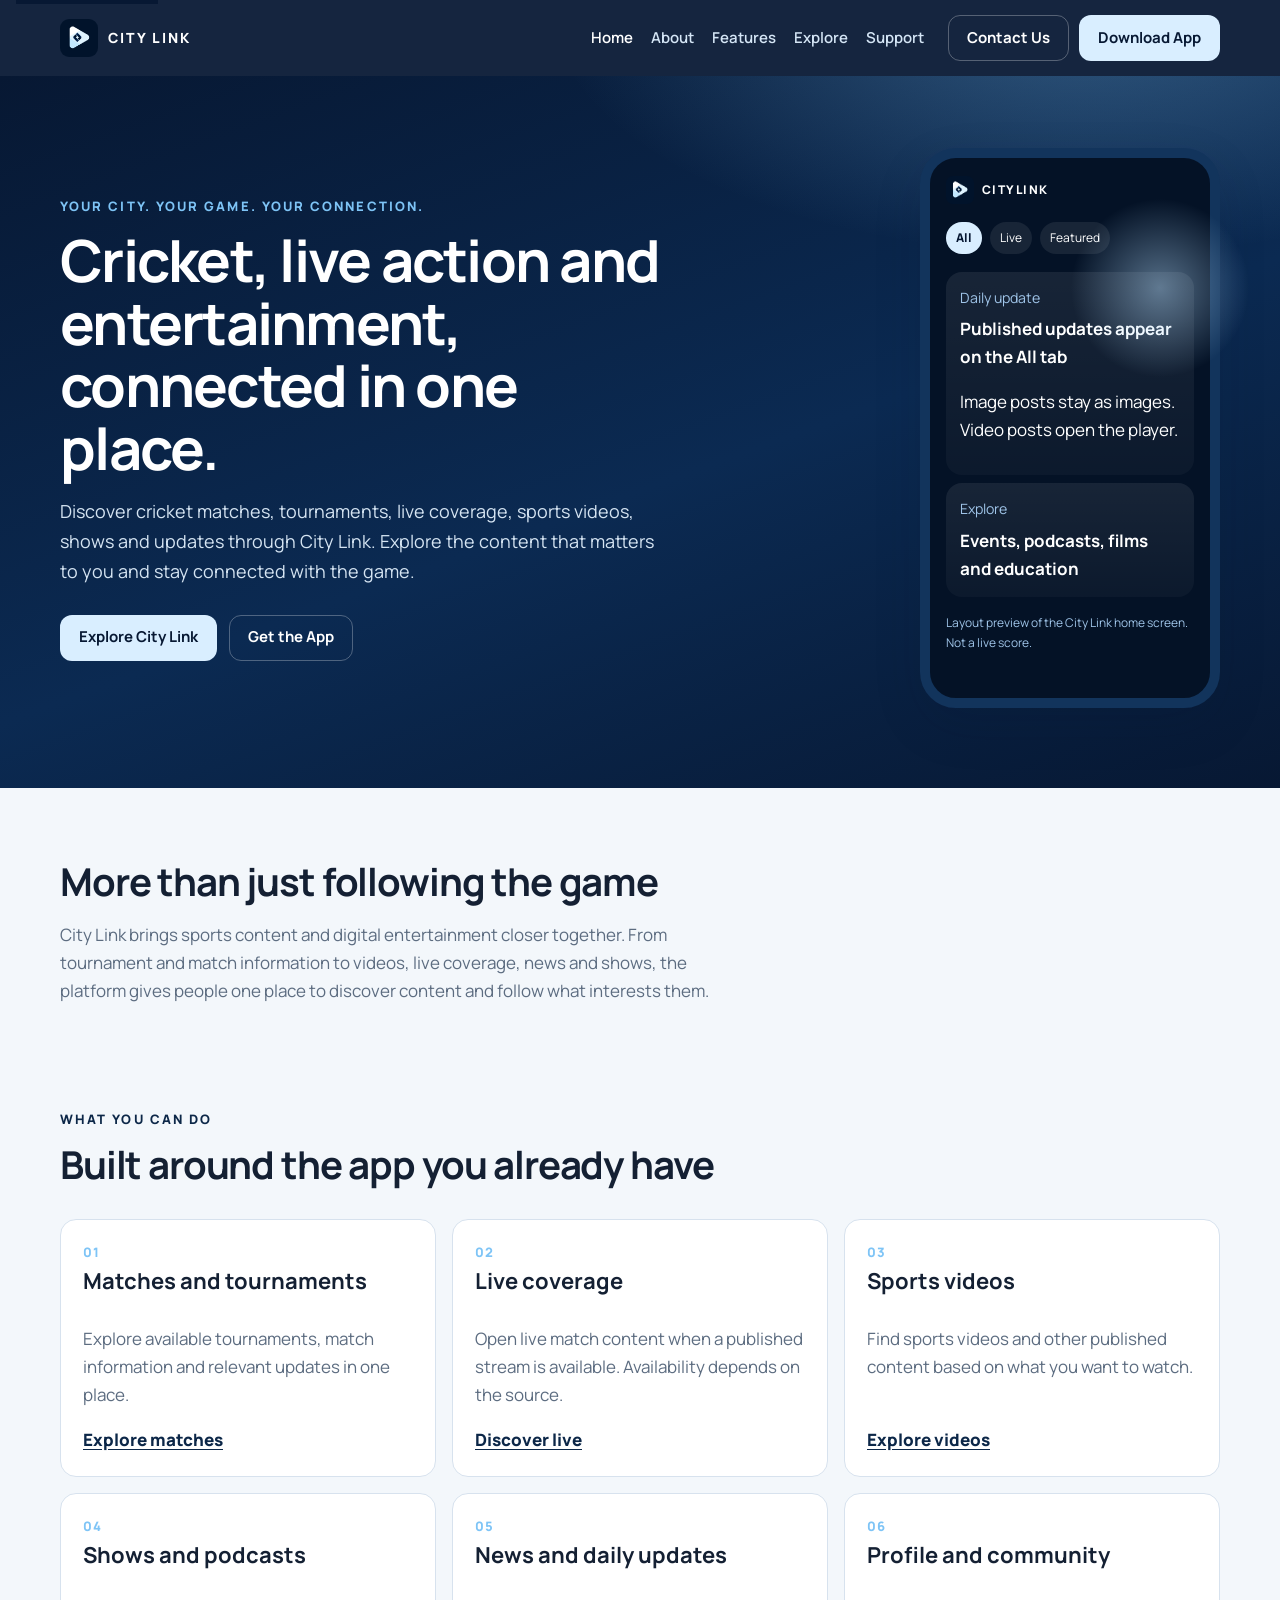
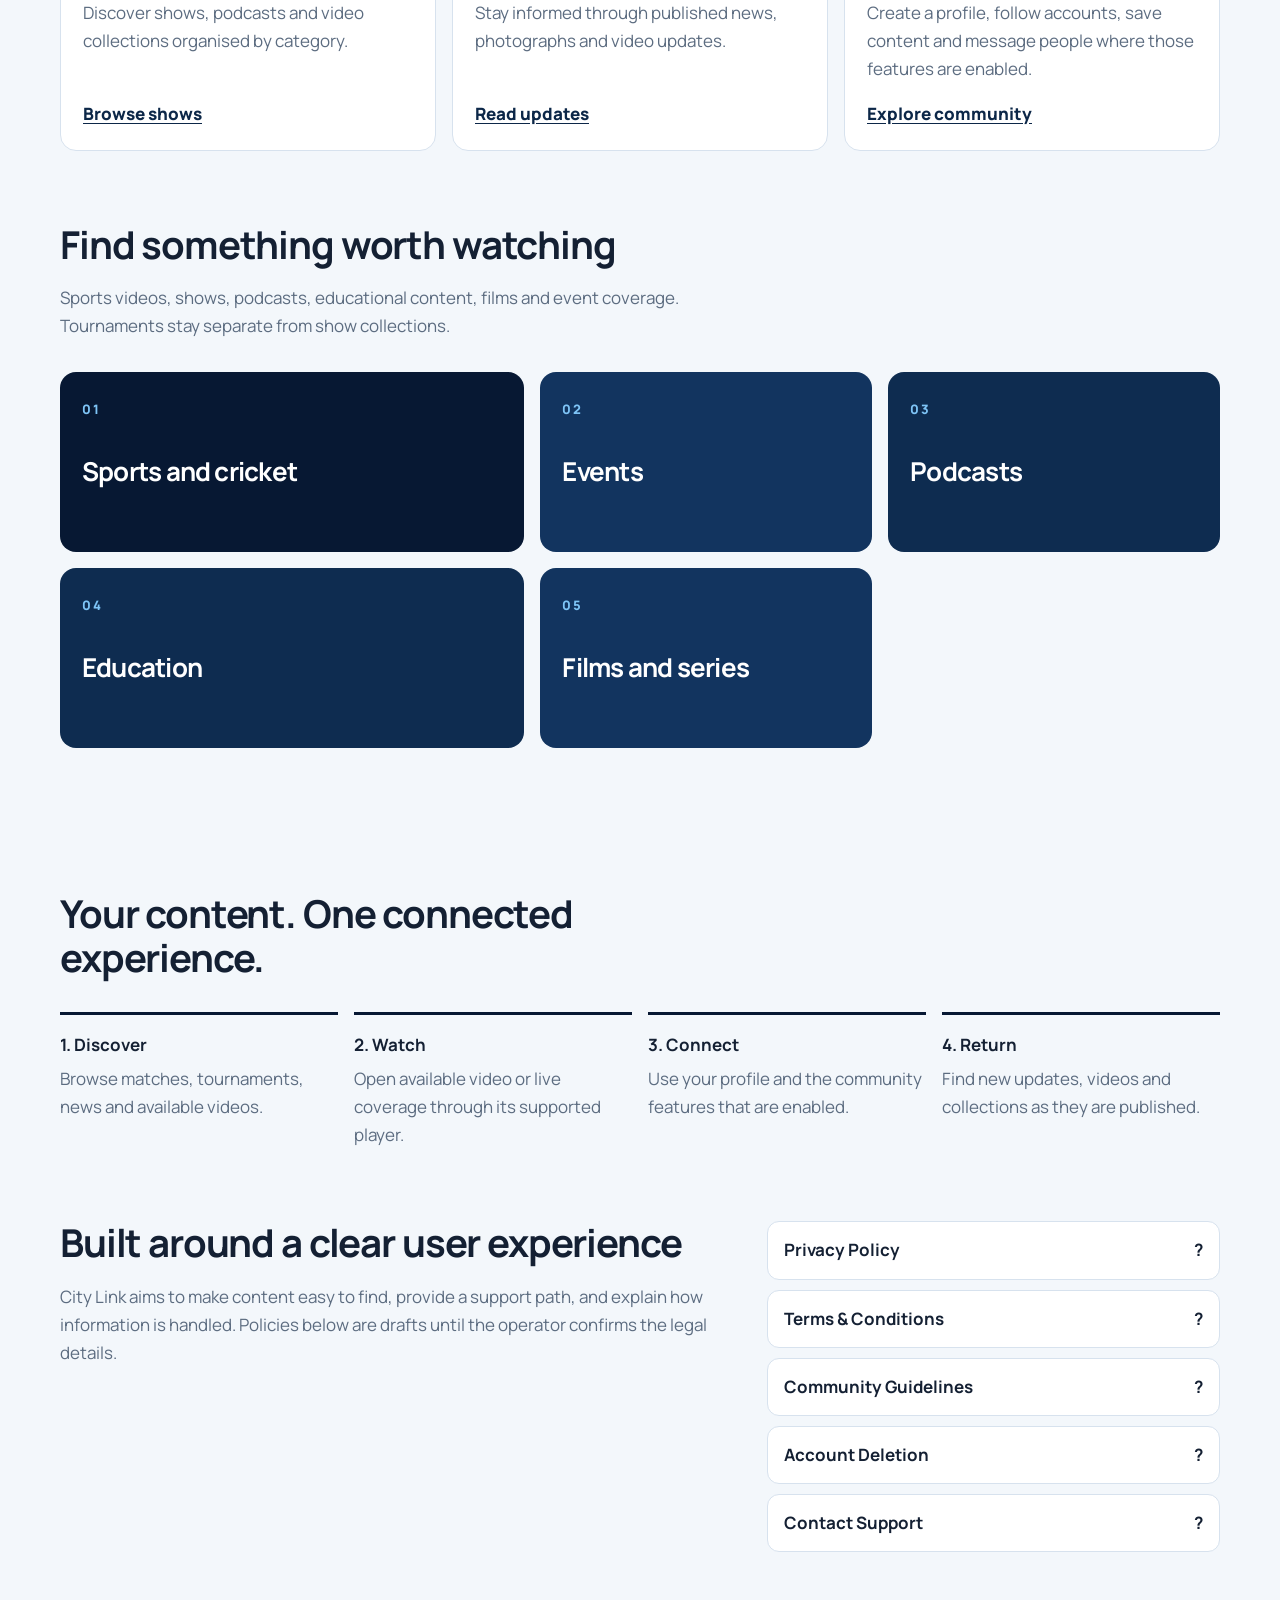
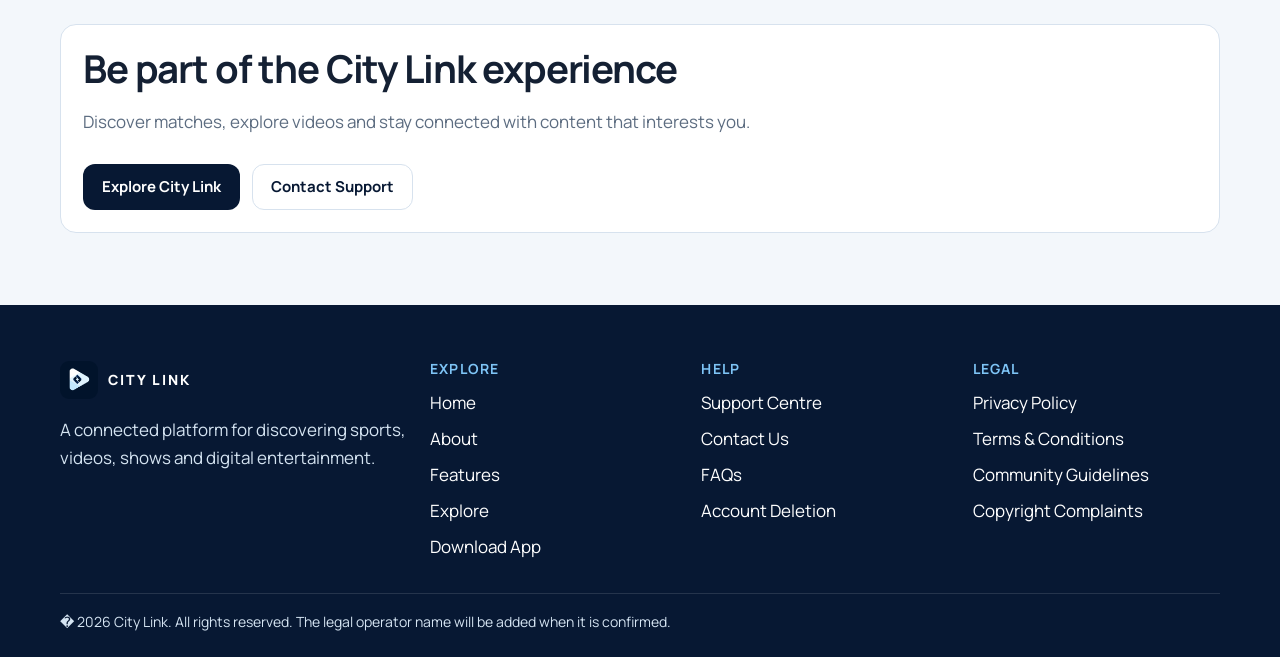
==== index.html @ eefa55b8 "Add the City Link public website. Publish the marketing, support, and legal pages as a standalone si" ====
<!DOCTYPE html>
<html lang="en-GB">
<head>
  <meta charset="utf-8">
  <meta name="viewport" content="width=device-width, initial-scale=1">
  <title>City Link | Cricket, Live Coverage, Videos &amp; Entertainment</title>
  <meta name="description" content="Discover City Link, a digital platform for cricket, available live coverage, sports videos, shows, news and community experiences.">
  <link rel="canonical" href="/">
  <meta property="og:title" content="City Link | Cricket, Live Coverage, Videos &amp; Entertainment">
  <meta property="og:description" content="Discover City Link, a digital platform for cricket, available live coverage, sports videos, shows, news and community experiences.">
  <meta property="og:type" content="website">
  <link rel="icon" href="assets/logo.jpeg" type="image/jpeg">
  <link rel="preconnect" href="https://fonts.googleapis.com">
  <link rel="preconnect" href="https://fonts.gstatic.com" crossorigin>
  <link href="https://fonts.googleapis.com/css2?family=Manrope:wght@400;500;600;700;800&amp;display=swap" rel="stylesheet">
  <link rel="stylesheet" href="css/styles.css">
</head>
<body data-root="./" data-page="home">
  <a class="skip" href="#content">Skip to content</a>
  <header id="site-header"></header>
  <main id="content">
    <section class="hero">
      <div class="wrap hero-grid">
        <div>
          <p class="kicker">Your City. Your Game. Your Connection.</p>
          <h1>Cricket, live action and entertainment, connected in one place.</h1>
          <p class="lede">Discover cricket matches, tournaments, live coverage, sports videos, shows and updates through City Link. Explore the content that matters to you and stay connected with the game.</p>
          <div class="actions">
            <a class="btn btn-primary" href="features/">Explore City Link</a>
            <a class="btn btn-ghost" href="download/">Get the App</a>
          </div>
        </div>
        <div class="phone">
          <div class="phone-top"><img src="assets/logo.jpeg" alt=""><span>CITYLINK</span></div>
          <div class="chips"><span class="chip on">All</span><span class="chip">Live</span><span class="chip">Featured</span></div>
          <div class="preview-card">
            <small>Daily update</small>
            <strong>Published updates appear on the All tab</strong>
            <p>Image posts stay as images. Video posts open the player.</p>
          </div>
          <div class="preview-card">
            <small>Explore</small>
            <strong>Events, podcasts, films and education</strong>
          </div>
          <p class="caption">Layout preview of the City Link home screen. Not a live score.</p>
        </div>
      </div>
    </section>

    <section class="section">
      <div class="wrap">
        <div class="section-head">
          <h2>More than just following the game</h2>
          <p class="muted">City Link brings sports content and digital entertainment closer together. From tournament and match information to videos, live coverage, news and shows, the platform gives people one place to discover content and follow what interests them.</p>
        </div>
      </div>
    </section>

    <section class="section" style="padding-top:0">
      <div class="wrap">
        <div class="section-head">
          <p class="kicker" style="color:#0c2748">What you can do</p>
          <h2>Built around the app you already have</h2>
        </div>
        <div class="cards">
          <article class="card"><span class="index">01</span><h3>Matches and tournaments</h3><p>Explore available tournaments, match information and relevant updates in one place.</p><a href="features/#matches">Explore matches</a></article>
          <article class="card"><span class="index">02</span><h3>Live coverage</h3><p>Open live match content when a published stream is available. Availability depends on the source.</p><a href="features/#live">Discover live</a></article>
          <article class="card"><span class="index">03</span><h3>Sports videos</h3><p>Find sports videos and other published content based on what you want to watch.</p><a href="explore/#sports">Explore videos</a></article>
          <article class="card"><span class="index">04</span><h3>Shows and podcasts</h3><p>Discover shows, podcasts and video collections organised by category.</p><a href="explore/#podcasts">Browse shows</a></article>
          <article class="card"><span class="index">05</span><h3>News and daily updates</h3><p>Stay informed through published news, photographs and video updates.</p><a href="explore/#news">Read updates</a></article>
          <article class="card"><span class="index">06</span><h3>Profile and community</h3><p>Create a profile, follow accounts, save content and message people where those features are enabled.</p><a href="features/#community">Explore community</a></article>
        </div>
      </div>
    </section>

    <section class="section" style="padding-top:0">
      <div class="wrap">
        <div class="section-head">
          <h2>Find something worth watching</h2>
          <p class="muted">Sports videos, shows, podcasts, educational content, films and event coverage. Tournaments stay separate from show collections.</p>
        </div>
        <div class="bento">
          <a class="tile" href="explore/#sports"><span>01</span><strong>Sports and cricket</strong></a>
          <a class="tile" href="explore/#events"><span>02</span><strong>Events</strong></a>
          <a class="tile" href="explore/#podcasts"><span>03</span><strong>Podcasts</strong></a>
          <a class="tile" href="explore/#education"><span>04</span><strong>Education</strong></a>
          <a class="tile" href="explore/#films"><span>05</span><strong>Films and series</strong></a>
        </div>
      </div>
    </section>

    <section class="section">
      <div class="wrap">
        <div class="section-head"><h2>Your content. One connected experience.</h2></div>
        <div class="steps">
          <div class="step"><strong>1. Discover</strong><span class="muted">Browse matches, tournaments, news and available videos.</span></div>
          <div class="step"><strong>2. Watch</strong><span class="muted">Open available video or live coverage through its supported player.</span></div>
          <div class="step"><strong>3. Connect</strong><span class="muted">Use your profile and the community features that are enabled.</span></div>
          <div class="step"><strong>4. Return</strong><span class="muted">Find new updates, videos and collections as they are published.</span></div>
        </div>
      </div>
    </section>

    <section class="section" style="padding-top:0">
      <div class="wrap trust">
        <div>
          <h2>Built around a clear user experience</h2>
          <p class="muted">City Link aims to make content easy to find, provide a support path, and explain how information is handled. Policies below are drafts until the operator confirms the legal details.</p>
        </div>
        <div class="link-list">
          <a href="privacy-policy/">Privacy Policy <span>?</span></a>
          <a href="terms-and-conditions/">Terms &amp; Conditions <span>?</span></a>
          <a href="community-guidelines/">Community Guidelines <span>?</span></a>
          <a href="account-deletion/">Account Deletion <span>?</span></a>
          <a href="contact/">Contact Support <span>?</span></a>
        </div>
      </div>
    </section>

    <section class="section" style="padding-top:0">
      <div class="wrap panel">
        <h2>Be part of the City Link experience</h2>
        <p class="muted">Discover matches, explore videos and stay connected with content that interests you.</p>
        <div class="actions">
          <a class="btn btn-ink" href="features/">Explore City Link</a>
          <a class="btn btn-line" href="contact/">Contact Support</a>
        </div>
      </div>
    </section>
  </main>
  <footer id="site-footer"></footer>
  <script src="js/main.js"></script>
</body>
</html>
---- css/styles.css ----
:root {
  --navy: #071833;
  --navy-2: #0c2748;
  --ink: #142033;
  --muted: #5c6c80;
  --line: #d7e2ee;
  --paper: #f3f7fb;
  --white: #ffffff;
  --ice: #d9eeff;
  --ice-2: #7ec4f6;
  --amber: #f5a623;
  --danger: #b42318;
  --ok: #067647;
  --radius: 16px;
  --shadow: 0 18px 50px rgba(7, 24, 51, 0.12);
  --max: 1160px;
  --font: "Manrope", "Segoe UI", sans-serif;
}

* { box-sizing: border-box; }
html { scroll-behavior: smooth; }
body {
  margin: 0;
  font-family: var(--font);
  color: var(--ink);
  background: var(--paper);
  font-size: 17px;
  line-height: 1.65;
}
img { max-width: 100%; display: block; }
a { color: inherit; }
button, input, select, textarea { font: inherit; }
.skip {
  position: absolute;
  left: 16px;
  top: -40px;
  background: var(--navy);
  color: white;
  padding: 8px 12px;
  z-index: 20;
}
.skip:focus { top: 12px; }

.wrap { width: min(var(--max), calc(100% - 40px)); margin: 0 auto; }
.site-header {
  position: sticky;
  top: 0;
  z-index: 10;
  background: rgba(7, 24, 51, 0.94);
  color: white;
  backdrop-filter: blur(12px);
}
.header-inner {
  display: flex;
  align-items: center;
  gap: 24px;
  min-height: 76px;
}
.brand {
  display: flex;
  align-items: center;
  gap: 10px;
  text-decoration: none;
  font-weight: 800;
  letter-spacing: 0.14em;
  font-size: 14px;
}
.brand img { width: 38px; height: 38px; border-radius: 9px; object-fit: cover; }
.nav { display: flex; gap: 18px; margin-left: auto; }
.nav a { text-decoration: none; color: #d5e6f6; font-size: 15px; font-weight: 600; }
.nav a[aria-current="page"], .nav a:hover { color: white; }
.header-actions { display: flex; gap: 10px; }
.menu-btn {
  display: none;
  margin-left: auto;
  background: transparent;
  color: white;
  border: 1px solid rgba(255,255,255,0.25);
  border-radius: 10px;
  padding: 8px 12px;
}

.btn {
  display: inline-flex;
  align-items: center;
  justify-content: center;
  min-height: 46px;
  padding: 0 18px;
  border-radius: 12px;
  text-decoration: none;
  font-weight: 700;
  font-size: 15px;
  border: 1px solid transparent;
  cursor: pointer;
}
.btn-primary { background: var(--ice); color: var(--navy); }
.btn-primary:hover { background: white; }
.btn-ghost { background: transparent; color: white; border-color: rgba(255,255,255,0.28); }
.btn-ghost:hover { border-color: white; }
.btn-ink { background: var(--navy); color: white; }
.btn-ink:hover { background: var(--navy-2); }
.btn-line { background: white; color: var(--navy); border-color: var(--line); }
.btn:disabled { opacity: 0.6; cursor: progress; }

.hero {
  background:
    radial-gradient(900px 420px at 85% -10%, rgba(126, 196, 246, 0.35), transparent 60%),
    linear-gradient(160deg, #071833 0%, #0b2a52 55%, #071833 100%);
  color: white;
  overflow: hidden;
}
.hero-grid {
  display: grid;
  grid-template-columns: 1.1fr 0.9fr;
  gap: 48px;
  align-items: center;
  padding: 72px 0 80px;
}
.kicker {
  color: var(--ice-2);
  font-size: 13px;
  font-weight: 800;
  letter-spacing: 0.16em;
  text-transform: uppercase;
  margin: 0 0 12px;
}
h1 { font-size: clamp(34px, 5vw, 58px); line-height: 1.08; letter-spacing: -0.03em; margin: 0 0 16px; }
h2 { font-size: clamp(28px, 3vw, 40px); line-height: 1.15; letter-spacing: -0.03em; margin: 0 0 12px; }
h3 { font-size: 22px; margin: 0 0 8px; }
.lede { font-size: 18px; color: #d5e4f2; max-width: 62ch; }
.actions { display: flex; flex-wrap: wrap; gap: 12px; margin-top: 28px; }
.page-hero { padding: 56px 0 28px; background: var(--navy); color: white; }
.page-hero p { color: #d5e4f2; max-width: 68ch; }

.section { padding: 72px 0; }
.section-head { max-width: 680px; margin-bottom: 32px; }
.muted { color: var(--muted); }

.cards { display: grid; grid-template-columns: repeat(3, 1fr); gap: 16px; }
.card, .panel {
  background: var(--white);
  border: 1px solid var(--line);
  border-radius: var(--radius);
  padding: 22px;
}
.card { min-height: 210px; display: flex; flex-direction: column; }
.card p { color: var(--muted); flex: 1; }
.card a { font-weight: 800; color: var(--navy-2); text-underline-offset: 3px; }
.index { color: var(--ice-2); font-weight: 800; letter-spacing: 0.08em; font-size: 13px; }

.bento { display: grid; grid-template-columns: 1.4fr 1fr 1fr; gap: 16px; }
.tile {
  display: block;
  text-decoration: none;
  background: var(--navy);
  color: white;
  border-radius: var(--radius);
  min-height: 180px;
  padding: 22px;
  position: relative;
  overflow: hidden;
}
.tile:nth-child(2), .tile:nth-child(5) { background: #12345f; }
.tile:nth-child(3), .tile:nth-child(4) { background: #0e2c50; }
.tile span { color: var(--ice-2); font-size: 13px; font-weight: 800; letter-spacing: 0.12em; }
.tile strong { display: block; font-size: 26px; margin-top: 28px; letter-spacing: -0.03em; }

.steps { display: grid; grid-template-columns: repeat(4, 1fr); gap: 16px; }
.step { border-top: 3px solid var(--navy); padding-top: 16px; }
.step strong { display: block; margin-bottom: 6px; }

.trust { display: grid; grid-template-columns: 1.2fr 0.8fr; gap: 28px; align-items: start; }
.link-list { display: grid; gap: 10px; }
.link-list a {
  display: flex;
  justify-content: space-between;
  background: white;
  border: 1px solid var(--line);
  border-radius: 12px;
  padding: 14px 16px;
  text-decoration: none;
  font-weight: 700;
}

.phone {
  width: min(300px, 100%);
  margin-left: auto;
  background: #041226;
  border: 10px solid #12345c;
  border-radius: 36px;
  min-height: 560px;
  padding: 18px 16px;
  box-shadow: var(--shadow);
  position: relative;
}
.phone::before {
  content: "";
  position: absolute;
  width: 180px;
  height: 180px;
  right: -40px;
  top: 40px;
  background: radial-gradient(circle, rgba(184, 224, 255, 0.45), transparent 70%);
  pointer-events: none;
}
.phone-top { display: flex; align-items: center; gap: 8px; font-weight: 800; letter-spacing: 0.12em; font-size: 12px; }
.phone-top img { width: 28px; height: 28px; border-radius: 7px; }
.chips { display: flex; gap: 8px; margin: 18px 0; }
.chip { border-radius: 999px; padding: 6px 10px; font-size: 12px; background: rgba(255,255,255,0.08); }
.chip.on { background: var(--ice); color: var(--navy); font-weight: 800; }
.preview-card {
  background: linear-gradient(180deg, rgba(255,255,255,0.08), rgba(255,255,255,0.03));
  border-radius: 16px;
  padding: 14px;
  margin-top: 8px;
}
.preview-card small { display: block; color: #9fc4e8; }
.preview-card strong { display: block; margin-top: 6px; }
.caption { color: #9fc4e8; font-size: 12px; margin-top: 16px; }

.site-footer { background: var(--navy); color: #d5e4f2; padding: 56px 0 24px; }
.footer-grid { display: grid; grid-template-columns: 1.4fr 1fr 1fr 1fr; gap: 24px; }
.site-footer a { color: white; text-decoration: none; }
.site-footer h2 { font-size: 14px; letter-spacing: 0.08em; text-transform: uppercase; color: var(--ice-2); }
.site-footer ul { list-style: none; padding: 0; margin: 0; display: grid; gap: 8px; }
.legal-line { border-top: 1px solid rgba(255,255,255,0.12); margin-top: 32px; padding-top: 16px; font-size: 14px; }

.prose { max-width: 760px; }
.prose h2 { font-size: 28px; margin-top: 36px; }
.notice {
  background: #fff7e8;
  border: 1px solid #f5d7a1;
  color: #6b4a09;
  border-radius: 12px;
  padding: 14px 16px;
  margin: 18px 0 8px;
}
.toc { display: grid; gap: 6px; margin: 18px 0 8px; }
.toc a { color: var(--navy-2); }

.form { display: grid; gap: 14px; }
label { display: grid; gap: 6px; font-weight: 700; font-size: 14px; }
input, select, textarea {
  width: 100%;
  border: 1px solid var(--line);
  border-radius: 12px;
  padding: 12px 14px;
  background: white;
  color: var(--ink);
}
textarea { min-height: 140px; resize: vertical; }
.check { display: flex; gap: 10px; align-items: flex-start; font-weight: 600; }
.check input { width: auto; margin-top: 4px; }
.field-error { color: var(--danger); font-size: 13px; font-weight: 600; }
.status { border-radius: 12px; padding: 12px 14px; }
.status.error { background: #fdecec; color: #7a1b14; }
.status.ok { background: #e8f7ef; color: #085d36; }
.hp { position: absolute; left: -9999px; }

.faq details {
  background: white;
  border: 1px solid var(--line);
  border-radius: 12px;
  padding: 14px 16px;
  margin-bottom: 10px;
}
.faq summary { cursor: pointer; font-weight: 800; }
.split { display: grid; grid-template-columns: 1fr 1fr; gap: 28px; align-items: start; }
.list { padding-left: 18px; }
.list li { margin: 8px 0; }

:focus-visible { outline: 3px solid var(--ice-2); outline-offset: 2px; }

@media (max-width: 980px) {
  .hero-grid, .cards, .steps, .trust, .split, .footer-grid, .bento { grid-template-columns: 1fr; }
  .nav, .header-actions { display: none; }
  .menu-btn { display: inline-flex; }
  .site-header.open .nav, .site-header.open .header-actions {
    display: flex;
    flex-direction: column;
    align-items: stretch;
    padding: 0 0 16px;
  }
  .header-inner { flex-wrap: wrap; }
  .nav { width: 100%; margin: 0; }
  .phone { margin: 8px auto 0; }
}
@media (max-width: 640px) {
  .wrap { width: min(var(--max), calc(100% - 28px)); }
  .hero-grid { padding: 40px 0 48px; }
  .section { padding: 48px 0; }
}

@media (prefers-reduced-motion: reduce) {
  html { scroll-behavior: auto; }
  * { transition: none !important; animation: none !important; }
}
@media print {
  .site-header, .site-footer, .actions, .menu-btn { display: none !important; }
  body { background: white; }
}
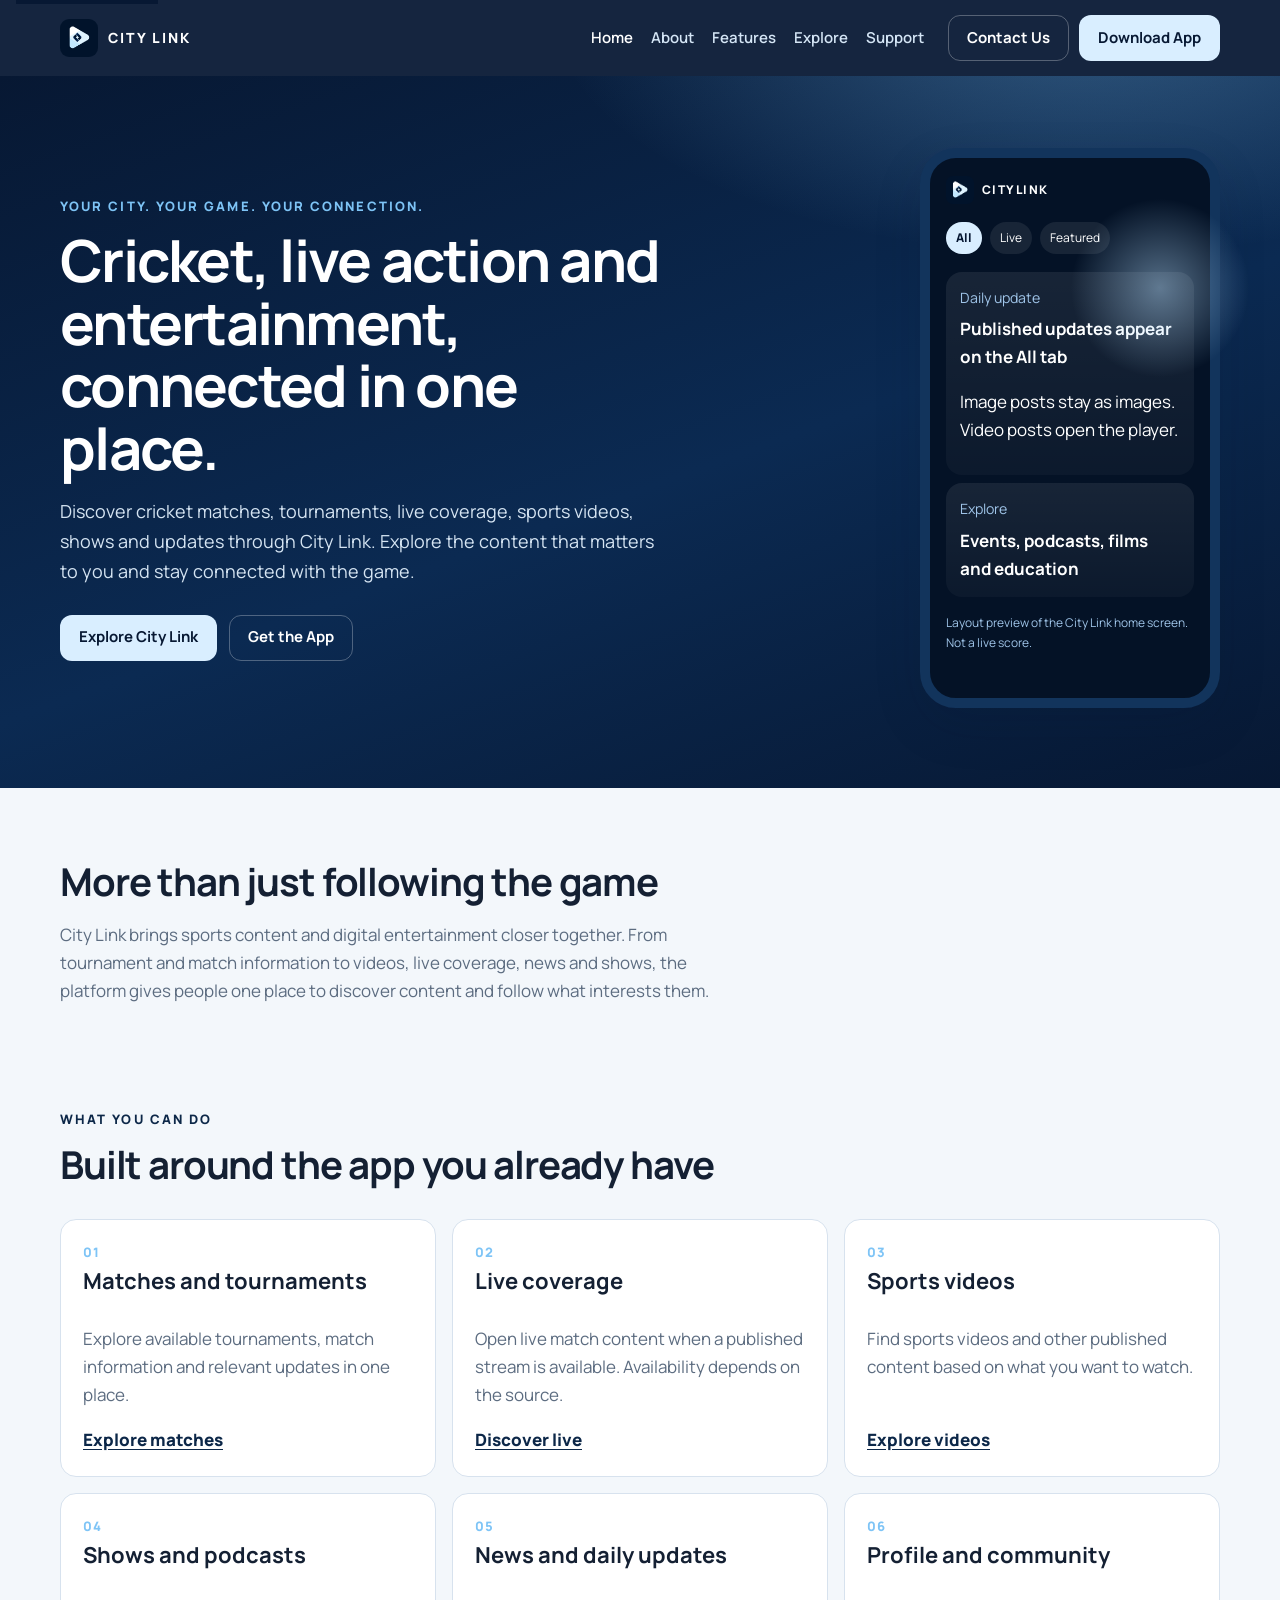
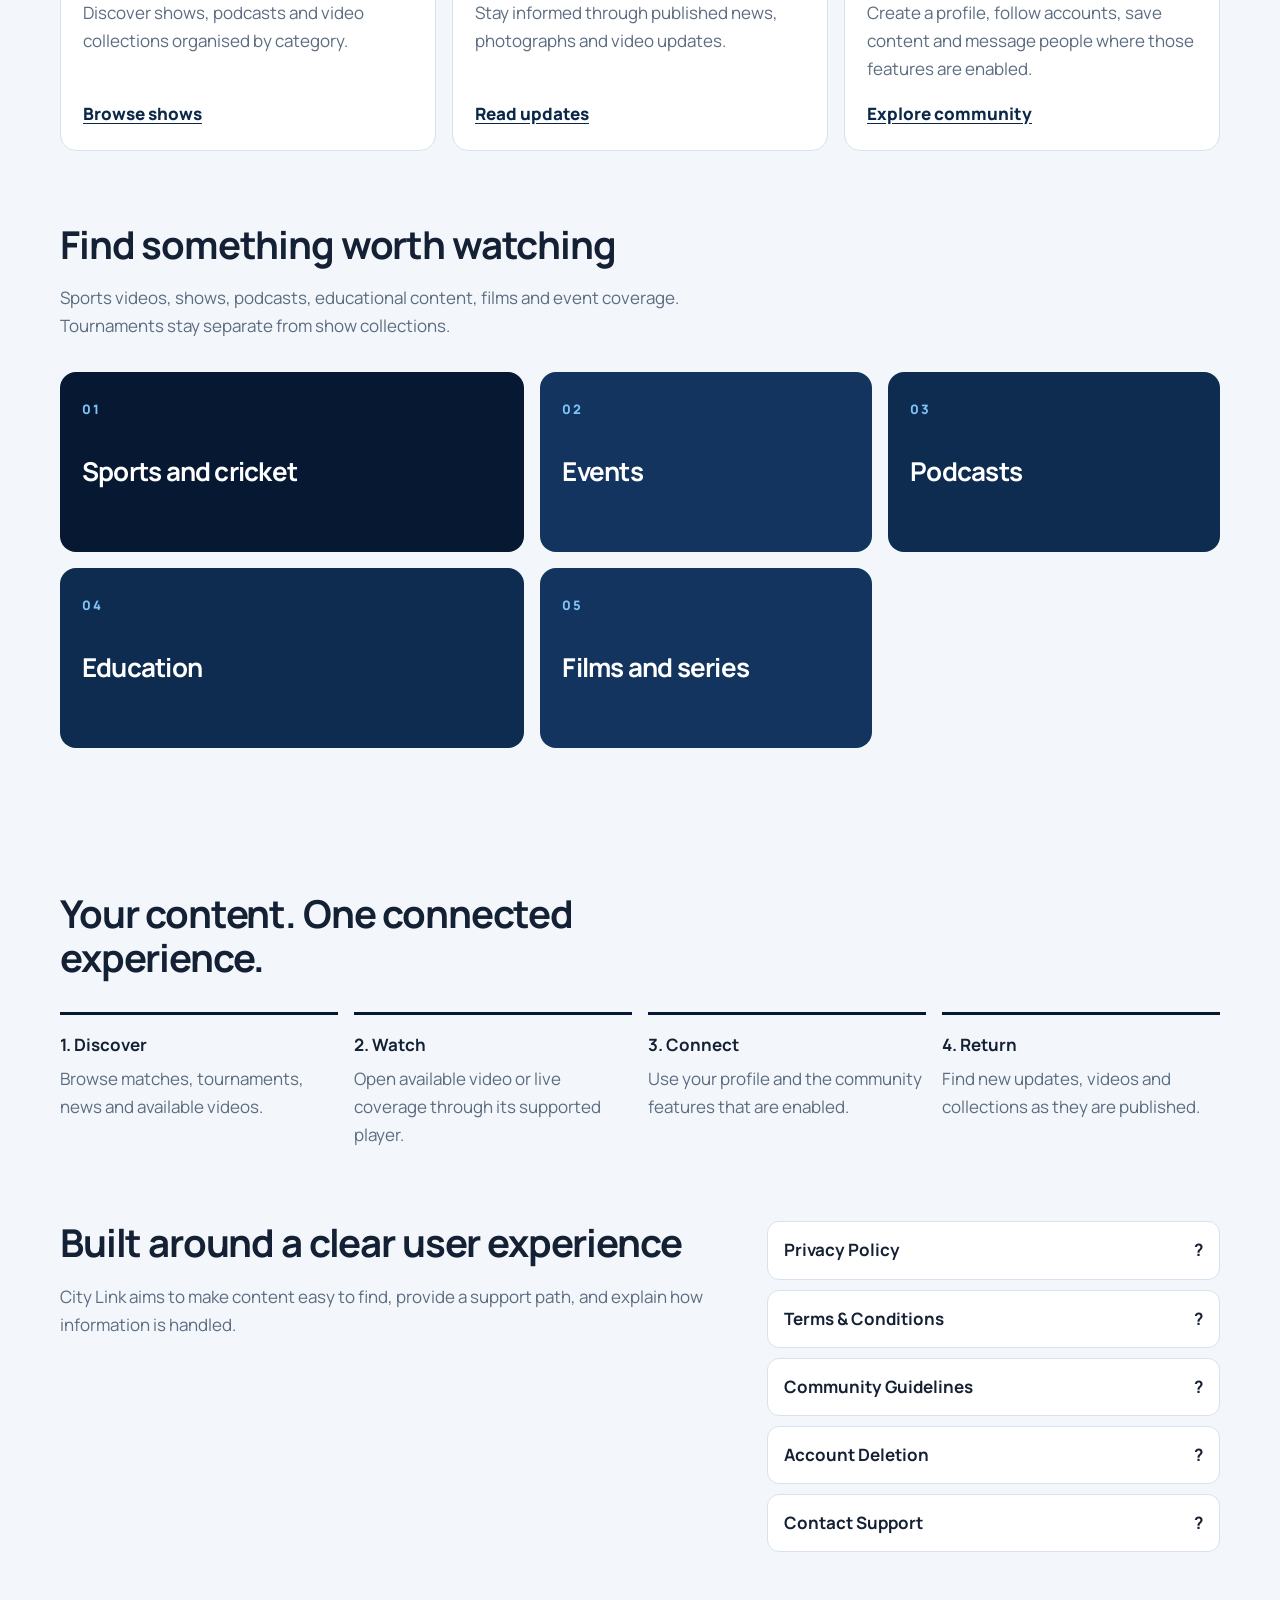
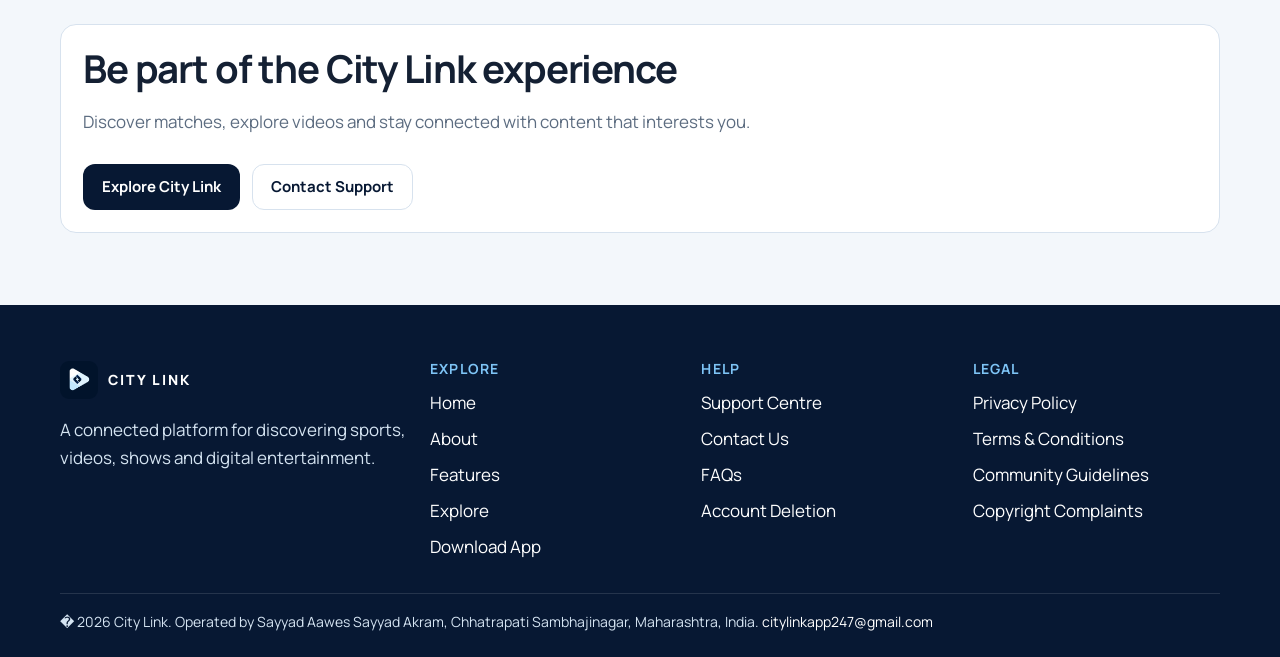
==== commit 787385c4: "Publish the operator privacy policy and terms. Replace the draft legal pages with the confirmed City" ====
--- a/index.html
+++ b/index.html
@@ -105,7 +105,7 @@
       <div class="wrap trust">
         <div>
           <h2>Built around a clear user experience</h2>
-          <p class="muted">City Link aims to make content easy to find, provide a support path, and explain how information is handled. Policies below are drafts until the operator confirms the legal details.</p>
+          <p class="muted">City Link aims to make content easy to find, provide a support path, and explain how information is handled.</p>
         </div>
         <div class="link-list">
           <a href="privacy-policy/">Privacy Policy <span>?</span></a>
